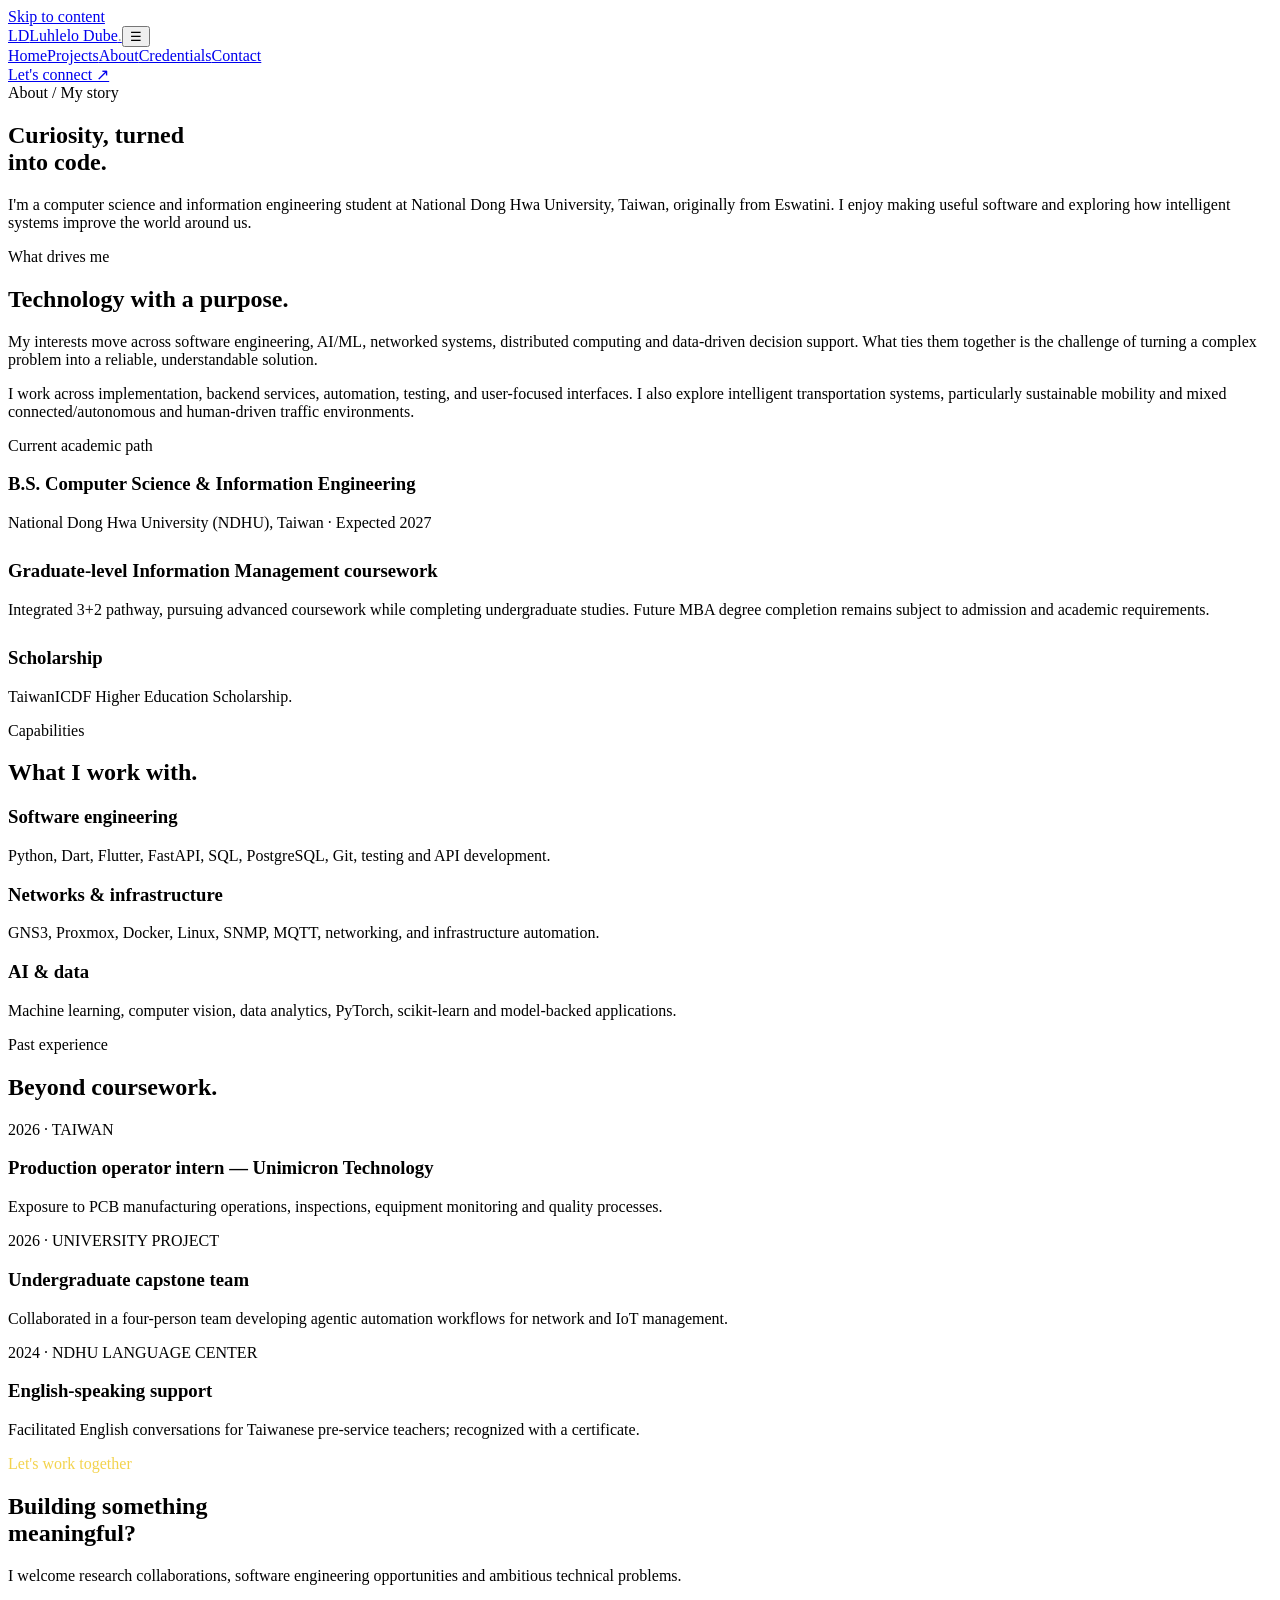
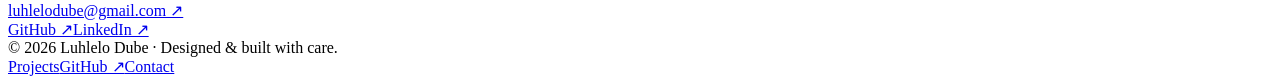
==== about.html @ ee86de82 "Add files via upload" ====
<!doctype html><html lang="en"><head><meta charset="utf-8"><meta name="viewport" content="width=device-width,initial-scale=1"><meta name="theme-color" content="#edf0eb"><meta name="description" content="About Luhlelo Dube, a CSIE student and software developer at NDHU Taiwan."><title>About | Luhlelo Dube</title><link rel="icon" href="assets/favicon.svg" type="image/svg+xml"><link rel="stylesheet" href="assets/styles.css"><script defer src="assets/app.js"></script></head><body><a class="skip" href="#main">Skip to content</a><div class="noise" aria-hidden="true"></div><header class="site-header"><div class="container nav-wrap"><a class="brand" href="index.html" aria-label="Luhlelo Dube, home"><span class="brand-mark">LD</span>Luhlelo Dube<span style="color:#9ba69d">.</span></a><button class="menu-toggle" aria-label="Toggle menu" aria-expanded="false" aria-controls="main-nav">☰</button><nav class="nav-links" id="main-nav" aria-label="Main navigation"><a href="index.html" >Home</a><a href="projects.html" >Projects</a><a href="about.html" aria-current=page>About</a><a href="credentials.html" >Credentials</a><a href="contact.html" >Contact</a></nav><a class="header-cta" href="mailto:luhlelodube@gmail.com">Let's connect ↗</a></div></header><main id="main"><section class="page-hero"><div class="container"><span class="eyebrow">About / My story</span><h1>Curiosity, turned<br>into <span class="accent-underline">code.</span></h1><p class="lead">I'm a computer science and information engineering student at National Dong Hwa University, Taiwan, originally from Eswatini. I enjoy making useful software and exploring how intelligent systems improve the world around us.</p></div></section><section class="section"><div class="container two-col"><div class="reveal"><span class="eyebrow">What drives me</span><h2>Technology with a purpose.</h2><p class="lead">My interests move across software engineering, AI/ML, networked systems, distributed computing and data-driven decision support. What ties them together is the challenge of turning a complex problem into a reliable, understandable solution.</p><p class="muted">I work across implementation, backend services, automation, testing, and user-focused interfaces. I also explore intelligent transportation systems, particularly sustainable mobility and mixed connected/autonomous and human-driven traffic environments.</p></div><div class="content-panel reveal"><span class="eyebrow">Current academic path</span><h3>B.S. Computer Science & Information Engineering</h3><p>National Dong Hwa University (NDHU), Taiwan · Expected 2027</p><h3 style="margin-top:28px">Graduate-level Information Management coursework</h3><p>Integrated 3+2 pathway, pursuing advanced coursework while completing undergraduate studies. Future MBA degree completion remains subject to admission and academic requirements.</p><h3 style="margin-top:28px">Scholarship</h3><p>TaiwanICDF Higher Education Scholarship.</p></div></div></section><section class="section-sm"><div class="container"><div class="section-head"><div><span class="eyebrow">Capabilities</span><h2>What I work with.</h2></div></div><div class="cards"><div class="content-panel reveal"><h3>Software engineering</h3><p>Python, Dart, Flutter, FastAPI, SQL, PostgreSQL, Git, testing and API development.</p></div><div class="content-panel reveal"><h3>Networks & infrastructure</h3><p>GNS3, Proxmox, Docker, Linux, SNMP, MQTT, networking, and infrastructure automation.</p></div><div class="content-panel reveal"><h3>AI & data</h3><p>Machine learning, computer vision, data analytics, PyTorch, scikit-learn and model-backed applications.</p></div></div></div></section><section class="section"><div class="container two-col"><div><span class="eyebrow">Past experience</span><h2>Beyond coursework.</h2></div><div class="timeline"><div class="timeline-item"><span class="mono muted">2026 · TAIWAN</span><h3>Production operator intern — Unimicron Technology</h3><p>Exposure to PCB manufacturing operations, inspections, equipment monitoring and quality processes.</p></div><div class="timeline-item"><span class="mono muted">2026 · UNIVERSITY PROJECT</span><h3>Undergraduate capstone team</h3><p>Collaborated in a four-person team developing agentic automation workflows for network and IoT management.</p></div><div class="timeline-item"><span class="mono muted">2024 · NDHU LANGUAGE CENTER</span><h3>English-speaking support</h3><p>Facilitated English conversations for Taiwanese pre-service teachers; recognized with a certificate.</p></div></div></div></section><section class="section"><div class="container"><div class="contact-box reveal"><div><span class="eyebrow" style="color:#f3d34d">Let's work together</span><h2>Building something<br>meaningful?</h2><p class="muted">I welcome research collaborations, software engineering opportunities and ambitious technical problems.</p></div><div><a class="email" href="mailto:luhlelodube@gmail.com">luhlelodube@gmail.com ↗</a><div class="social-row"><a href="https://github.com/luhlelodube" target="_blank" rel="noopener noreferrer">GitHub ↗</a><a href="https://www.linkedin.com/in/luhlelo-dube-61980528b" target="_blank" rel="noopener noreferrer">LinkedIn ↗</a></div></div></div></div></section></main><footer class="footer"><div class="container footer-inner"><div>© <span data-year>2026</span> Luhlelo Dube <span class="subtle-dot">·</span> Designed & built with care.</div><div class="footer-links"><a href="projects.html">Projects</a><a href="https://github.com/luhlelodube" target="_blank" rel="noopener noreferrer">GitHub ↗</a><a href="contact.html">Contact</a></div></div></footer></body></html>
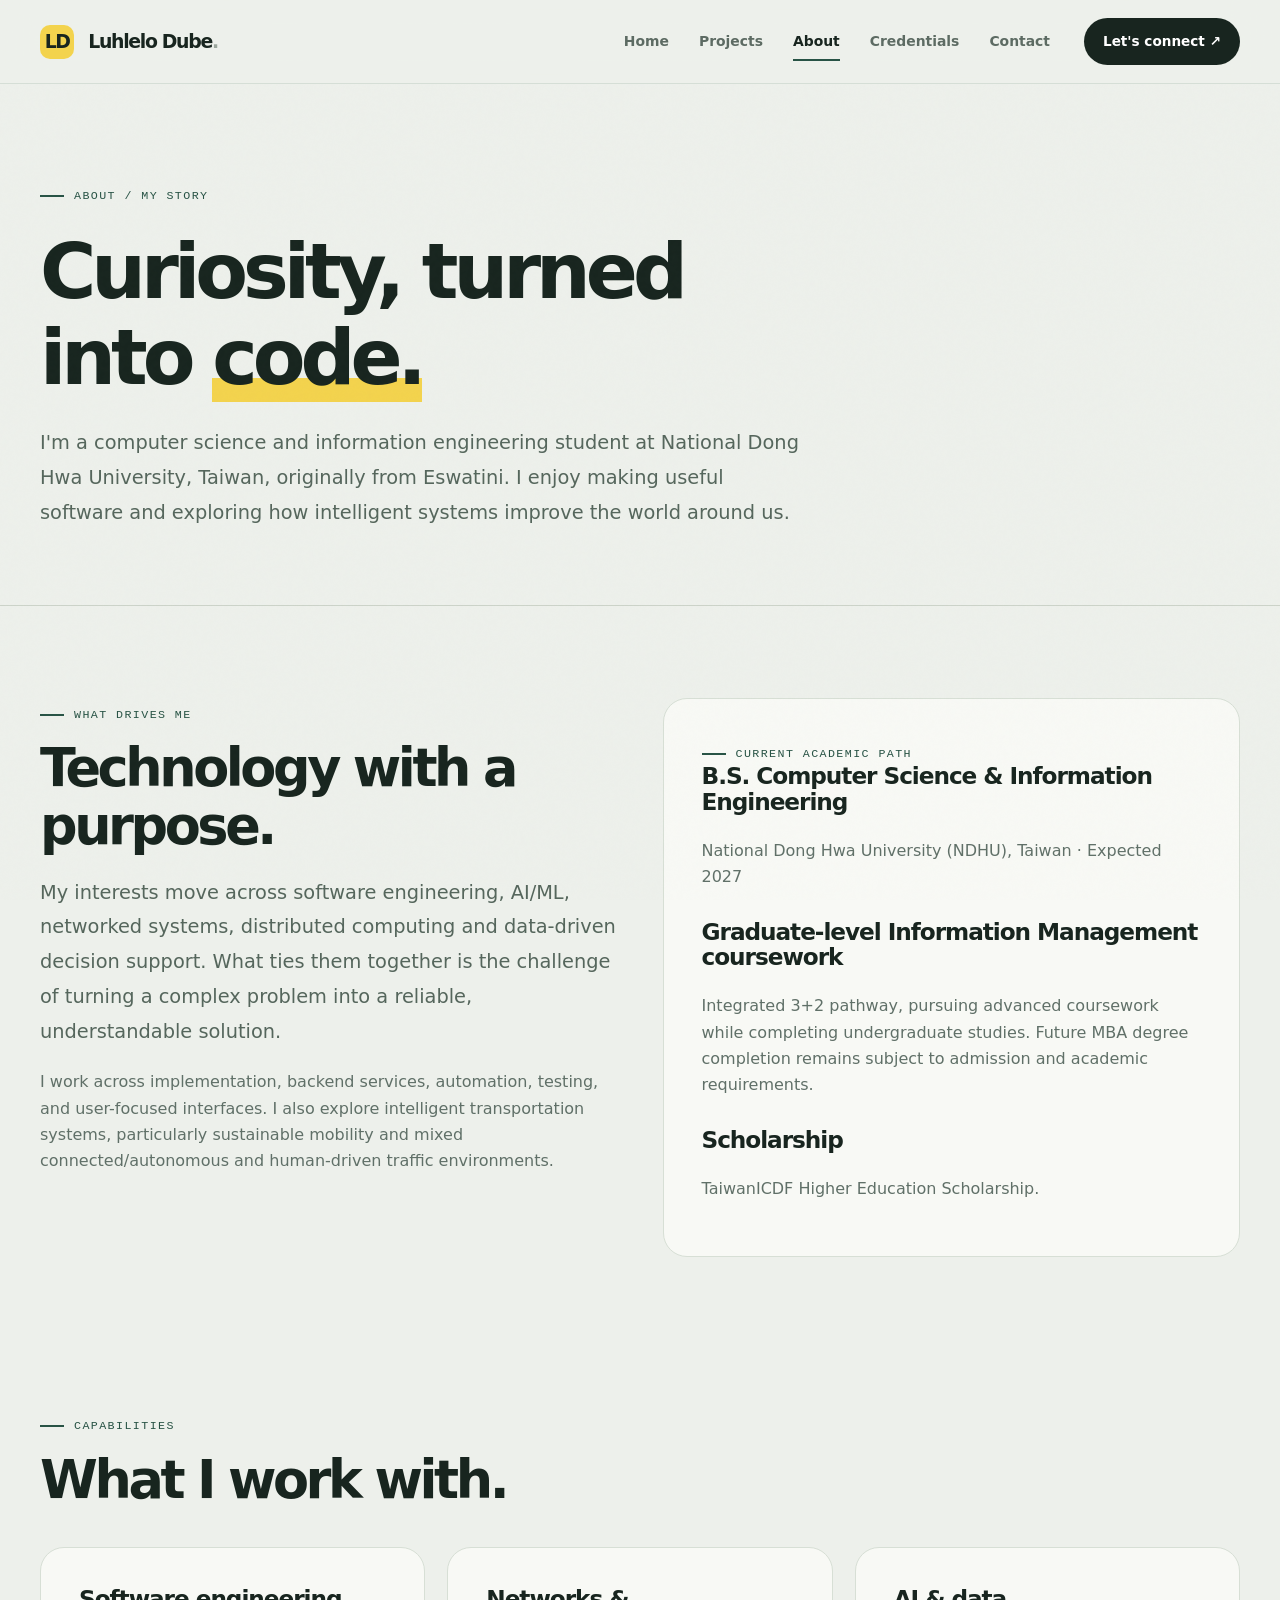
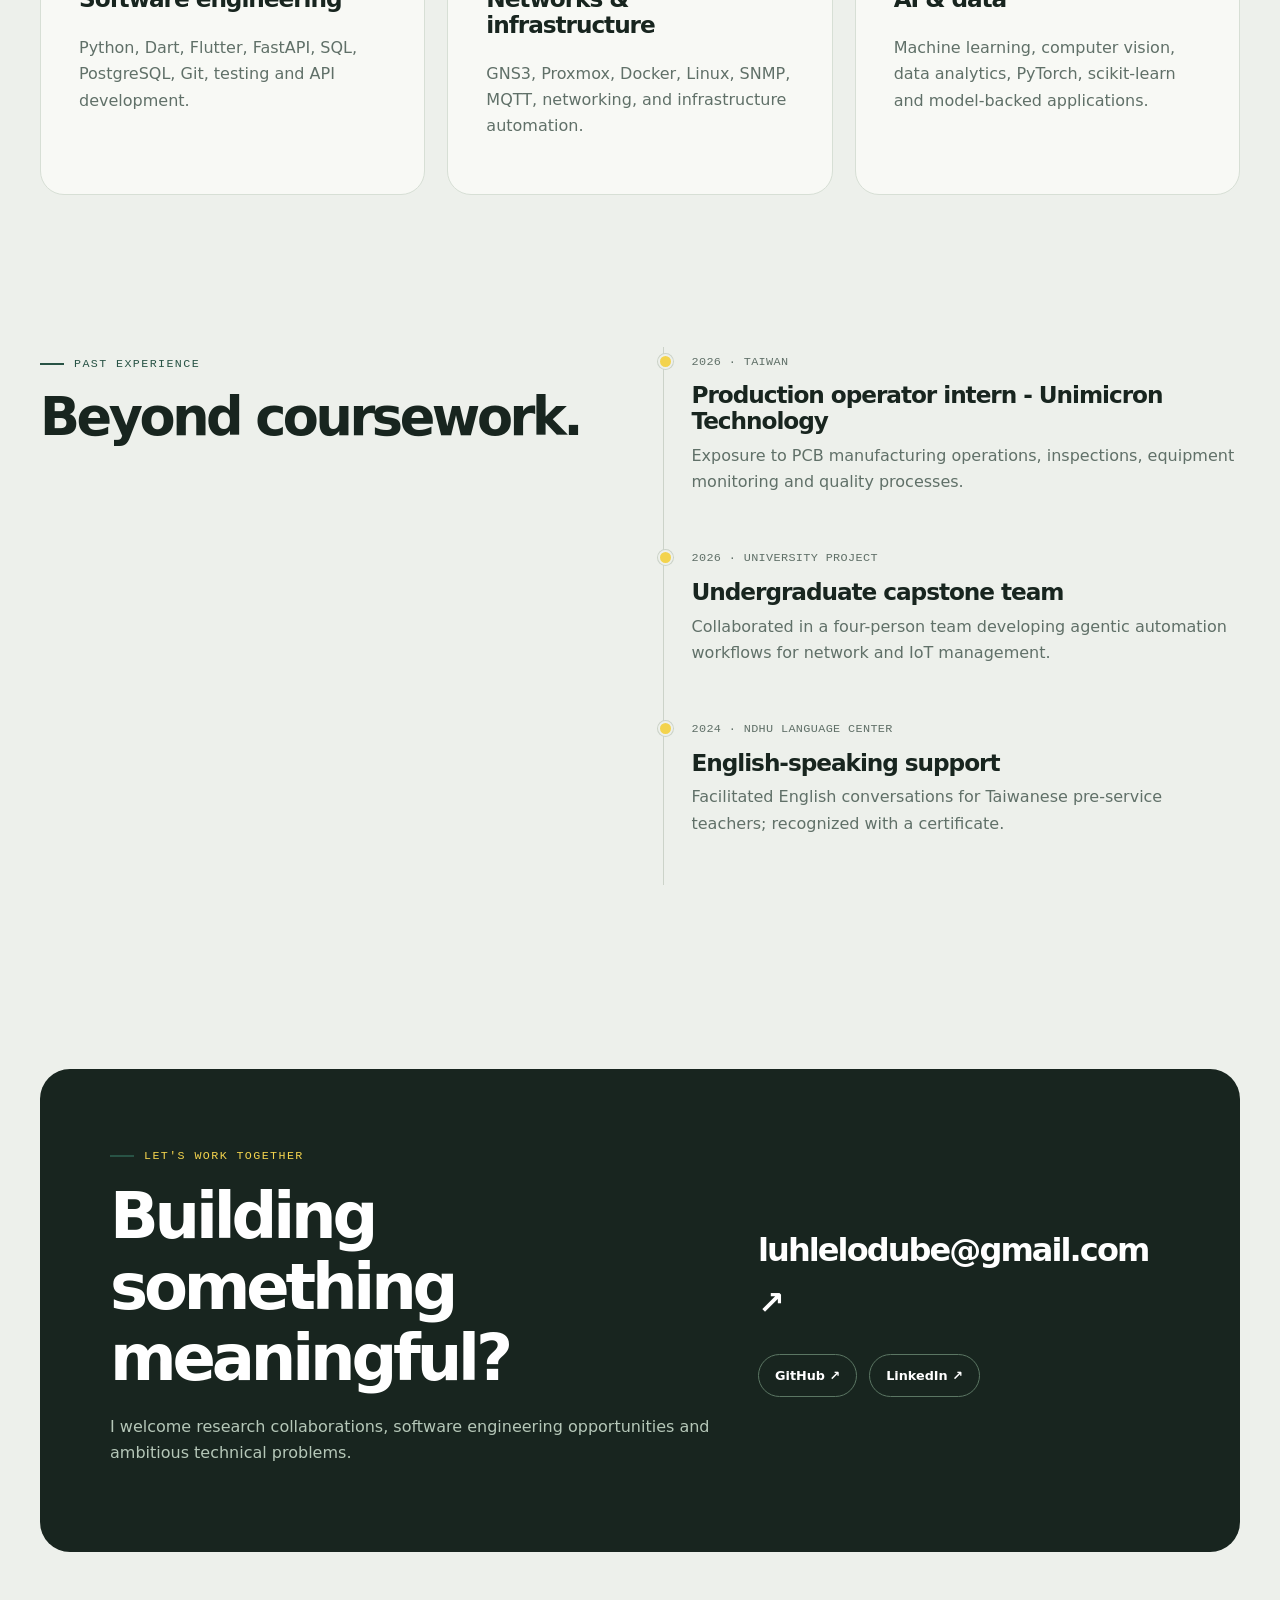
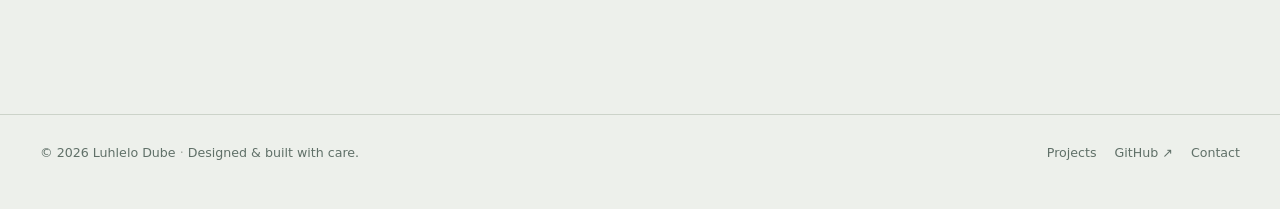
==== commit c8c10318: "Modify about.html for GitHub Pages compatibility Updated paths for GitHub Pages compatibility and im" ====
--- a/about.html
+++ b/about.html
@@ -1 +1,335 @@
-<!doctype html><html lang="en"><head><meta charset="utf-8"><meta name="viewport" content="width=device-width,initial-scale=1"><meta name="theme-color" content="#edf0eb"><meta name="description" content="About Luhlelo Dube, a CSIE student and software developer at NDHU Taiwan."><title>About | Luhlelo Dube</title><link rel="icon" href="assets/favicon.svg" type="image/svg+xml"><link rel="stylesheet" href="assets/styles.css"><script defer src="assets/app.js"></script></head><body><a class="skip" href="#main">Skip to content</a><div class="noise" aria-hidden="true"></div><header class="site-header"><div class="container nav-wrap"><a class="brand" href="index.html" aria-label="Luhlelo Dube, home"><span class="brand-mark">LD</span>Luhlelo Dube<span style="color:#9ba69d">.</span></a><button class="menu-toggle" aria-label="Toggle menu" aria-expanded="false" aria-controls="main-nav">☰</button><nav class="nav-links" id="main-nav" aria-label="Main navigation"><a href="index.html" >Home</a><a href="projects.html" >Projects</a><a href="about.html" aria-current=page>About</a><a href="credentials.html" >Credentials</a><a href="contact.html" >Contact</a></nav><a class="header-cta" href="mailto:luhlelodube@gmail.com">Let's connect ↗</a></div></header><main id="main"><section class="page-hero"><div class="container"><span class="eyebrow">About / My story</span><h1>Curiosity, turned<br>into <span class="accent-underline">code.</span></h1><p class="lead">I'm a computer science and information engineering student at National Dong Hwa University, Taiwan, originally from Eswatini. I enjoy making useful software and exploring how intelligent systems improve the world around us.</p></div></section><section class="section"><div class="container two-col"><div class="reveal"><span class="eyebrow">What drives me</span><h2>Technology with a purpose.</h2><p class="lead">My interests move across software engineering, AI/ML, networked systems, distributed computing and data-driven decision support. What ties them together is the challenge of turning a complex problem into a reliable, understandable solution.</p><p class="muted">I work across implementation, backend services, automation, testing, and user-focused interfaces. I also explore intelligent transportation systems, particularly sustainable mobility and mixed connected/autonomous and human-driven traffic environments.</p></div><div class="content-panel reveal"><span class="eyebrow">Current academic path</span><h3>B.S. Computer Science & Information Engineering</h3><p>National Dong Hwa University (NDHU), Taiwan · Expected 2027</p><h3 style="margin-top:28px">Graduate-level Information Management coursework</h3><p>Integrated 3+2 pathway, pursuing advanced coursework while completing undergraduate studies. Future MBA degree completion remains subject to admission and academic requirements.</p><h3 style="margin-top:28px">Scholarship</h3><p>TaiwanICDF Higher Education Scholarship.</p></div></div></section><section class="section-sm"><div class="container"><div class="section-head"><div><span class="eyebrow">Capabilities</span><h2>What I work with.</h2></div></div><div class="cards"><div class="content-panel reveal"><h3>Software engineering</h3><p>Python, Dart, Flutter, FastAPI, SQL, PostgreSQL, Git, testing and API development.</p></div><div class="content-panel reveal"><h3>Networks & infrastructure</h3><p>GNS3, Proxmox, Docker, Linux, SNMP, MQTT, networking, and infrastructure automation.</p></div><div class="content-panel reveal"><h3>AI & data</h3><p>Machine learning, computer vision, data analytics, PyTorch, scikit-learn and model-backed applications.</p></div></div></div></section><section class="section"><div class="container two-col"><div><span class="eyebrow">Past experience</span><h2>Beyond coursework.</h2></div><div class="timeline"><div class="timeline-item"><span class="mono muted">2026 · TAIWAN</span><h3>Production operator intern — Unimicron Technology</h3><p>Exposure to PCB manufacturing operations, inspections, equipment monitoring and quality processes.</p></div><div class="timeline-item"><span class="mono muted">2026 · UNIVERSITY PROJECT</span><h3>Undergraduate capstone team</h3><p>Collaborated in a four-person team developing agentic automation workflows for network and IoT management.</p></div><div class="timeline-item"><span class="mono muted">2024 · NDHU LANGUAGE CENTER</span><h3>English-speaking support</h3><p>Facilitated English conversations for Taiwanese pre-service teachers; recognized with a certificate.</p></div></div></div></section><section class="section"><div class="container"><div class="contact-box reveal"><div><span class="eyebrow" style="color:#f3d34d">Let's work together</span><h2>Building something<br>meaningful?</h2><p class="muted">I welcome research collaborations, software engineering opportunities and ambitious technical problems.</p></div><div><a class="email" href="mailto:luhlelodube@gmail.com">luhlelodube@gmail.com ↗</a><div class="social-row"><a href="https://github.com/luhlelodube" target="_blank" rel="noopener noreferrer">GitHub ↗</a><a href="https://www.linkedin.com/in/luhlelo-dube-61980528b" target="_blank" rel="noopener noreferrer">LinkedIn ↗</a></div></div></div></div></section></main><footer class="footer"><div class="container footer-inner"><div>© <span data-year>2026</span> Luhlelo Dube <span class="subtle-dot">·</span> Designed & built with care.</div><div class="footer-links"><a href="projects.html">Projects</a><a href="https://github.com/luhlelodube" target="_blank" rel="noopener noreferrer">GitHub ↗</a><a href="contact.html">Contact</a></div></div></footer></body></html>+
+<!doctype html>
+<html lang="en">
+
+<head>
+  <meta charset="utf-8">
+  <meta name="viewport" content="width=device-width, initial-scale=1">
+  <meta name="theme-color" content="#edf0eb">
+  <meta name="description" content="About Luhlelo Dube, a CSIE student and software developer at NDHU Taiwan.">
+
+  <title>About | Luhlelo Dube</title>
+
+  <!-- GitHub Pages compatible paths -->
+  <link rel="icon" href="./favicon.svg" type="image/svg+xml">
+  <link rel="stylesheet" href="./styles.css">
+  <script defer src="./app.js"></script>
+</head>
+
+<body>
+
+  <a class="skip" href="#main">Skip to content</a>
+  <div class="noise" aria-hidden="true"></div>
+
+  <!-- HEADER -->
+  <header class="site-header">
+    <div class="container nav-wrap">
+
+      <a class="brand" href="index.html" aria-label="Luhlelo Dube, home">
+        <span class="brand-mark">LD</span>
+        Luhlelo Dube<span style="color:#9ba69d">.</span>
+      </a>
+
+      <button
+        class="menu-toggle"
+        aria-label="Toggle menu"
+        aria-expanded="false"
+        aria-controls="main-nav">
+        ☰
+      </button>
+
+      <nav class="nav-links" id="main-nav" aria-label="Main navigation">
+        <a href="index.html">Home</a>
+        <a href="projects.html">Projects</a>
+        <a href="about.html" aria-current="page">About</a>
+        <a href="credentials.html">Credentials</a>
+        <a href="contact.html">Contact</a>
+      </nav>
+
+      <a class="header-cta" href="mailto:luhlelodube@gmail.com">
+        Let's connect ↗
+      </a>
+
+    </div>
+  </header>
+
+  <main id="main">
+
+    <!-- ABOUT HERO -->
+    <section class="page-hero">
+      <div class="container">
+
+        <span class="eyebrow">About / My story</span>
+
+        <h1>
+          Curiosity, turned<br>
+          into <span class="accent-underline">code.</span>
+        </h1>
+
+        <p class="lead">
+          I'm a computer science and information engineering student
+          at National Dong Hwa University, Taiwan, originally from
+          Eswatini. I enjoy making useful software and exploring
+          how intelligent systems improve the world around us.
+        </p>
+
+      </div>
+    </section>
+
+    <!-- WHAT DRIVES ME -->
+    <section class="section">
+      <div class="container two-col">
+
+        <div class="reveal">
+
+          <span class="eyebrow">What drives me</span>
+
+          <h2>Technology with a purpose.</h2>
+
+          <p class="lead">
+            My interests move across software engineering, AI/ML,
+            networked systems, distributed computing and data-driven
+            decision support. What ties them together is the challenge
+            of turning a complex problem into a reliable,
+            understandable solution.
+          </p>
+
+          <p class="muted">
+            I work across implementation, backend services,
+            automation, testing, and user-focused interfaces.
+            I also explore intelligent transportation systems,
+            particularly sustainable mobility and mixed
+            connected/autonomous and human-driven traffic environments.
+          </p>
+
+        </div>
+
+        <!-- ACADEMIC PROFILE -->
+        <div class="content-panel reveal">
+
+          <span class="eyebrow">Current academic path</span>
+
+          <h3>B.S. Computer Science &amp; Information Engineering</h3>
+
+          <p>
+            National Dong Hwa University (NDHU), Taiwan · Expected 2027
+          </p>
+
+          <h3 style="margin-top:28px">
+            Graduate-level Information Management coursework
+          </h3>
+
+          <p>
+            Integrated 3+2 pathway, pursuing advanced coursework
+            while completing undergraduate studies. Future MBA degree
+            completion remains subject to admission and academic
+            requirements.
+          </p>
+
+          <h3 style="margin-top:28px">Scholarship</h3>
+
+          <p>TaiwanICDF Higher Education Scholarship.</p>
+
+        </div>
+
+      </div>
+    </section>
+
+    <!-- TECHNICAL CAPABILITIES -->
+    <section class="section-sm">
+      <div class="container">
+
+        <div class="section-head">
+          <div>
+            <span class="eyebrow">Capabilities</span>
+            <h2>What I work with.</h2>
+          </div>
+        </div>
+
+        <div class="cards">
+
+          <div class="content-panel reveal">
+
+            <h3>Software engineering</h3>
+
+            <p>
+              Python, Dart, Flutter, FastAPI, SQL, PostgreSQL,
+              Git, testing and API development.
+            </p>
+
+          </div>
+
+          <div class="content-panel reveal">
+
+            <h3>Networks &amp; infrastructure</h3>
+
+            <p>
+              GNS3, Proxmox, Docker, Linux, SNMP, MQTT,
+              networking, and infrastructure automation.
+            </p>
+
+          </div>
+
+          <div class="content-panel reveal">
+
+            <h3>AI &amp; data</h3>
+
+            <p>
+              Machine learning, computer vision, data analytics,
+              PyTorch, scikit-learn and model-backed applications.
+            </p>
+
+          </div>
+
+        </div>
+      </div>
+    </section>
+
+    <!-- EXPERIENCE -->
+    <section class="section">
+      <div class="container two-col">
+
+        <div>
+          <span class="eyebrow">Past experience</span>
+          <h2>Beyond coursework.</h2>
+        </div>
+
+        <div class="timeline">
+
+          <!-- UNIMICRON -->
+          <div class="timeline-item">
+
+            <span class="mono muted">2026 · TAIWAN</span>
+
+            <h3>Production operator intern - Unimicron Technology</h3>
+
+            <p>
+              Exposure to PCB manufacturing operations,
+              inspections, equipment monitoring and
+              quality processes.
+            </p>
+
+          </div>
+
+          <!-- CAPSTONE -->
+          <div class="timeline-item">
+
+            <span class="mono muted">2026 · UNIVERSITY PROJECT</span>
+
+            <h3>Undergraduate capstone team</h3>
+
+            <p>
+              Collaborated in a four-person team developing
+              agentic automation workflows for network and
+              IoT management.
+            </p>
+
+          </div>
+
+          <!-- LANGUAGE CENTER -->
+          <div class="timeline-item">
+
+            <span class="mono muted">2024 · NDHU LANGUAGE CENTER</span>
+
+            <h3>English-speaking support</h3>
+
+            <p>
+              Facilitated English conversations for Taiwanese
+              pre-service teachers; recognized with a certificate.
+            </p>
+
+          </div>
+
+        </div>
+      </div>
+    </section>
+
+    <!-- CONTACT -->
+    <section class="section">
+      <div class="container">
+
+        <div class="contact-box reveal">
+
+          <div>
+
+            <span class="eyebrow" style="color:#f3d34d">
+              Let's work together
+            </span>
+
+            <h2>
+              Building something<br>
+              meaningful?
+            </h2>
+
+            <p class="muted">
+              I welcome research collaborations,
+              software engineering opportunities
+              and ambitious technical problems.
+            </p>
+
+          </div>
+
+          <div>
+
+            <a
+              class="email"
+              href="mailto:luhlelodube@gmail.com">
+              luhlelodube@gmail.com ↗
+            </a>
+
+            <div class="social-row">
+
+              <a
+                href="https://github.com/luhlelodube"
+                target="_blank"
+                rel="noopener noreferrer">
+                GitHub ↗
+              </a>
+
+              <a
+                href="https://www.linkedin.com/in/luhlelo-dube-61980528b"
+                target="_blank"
+                rel="noopener noreferrer">
+                LinkedIn ↗
+              </a>
+
+            </div>
+
+          </div>
+
+        </div>
+      </div>
+    </section>
+
+  </main>
+
+  <!-- FOOTER -->
+  <footer class="footer">
+    <div class="container footer-inner">
+
+      <div>
+        © <span data-year>2026</span> Luhlelo Dube
+        <span class="subtle-dot">·</span>
+        Designed &amp; built with care.
+      </div>
+
+      <div class="footer-links">
+
+        <a href="projects.html">Projects</a>
+
+        <a
+          href="https://github.com/luhlelodube"
+          target="_blank"
+          rel="noopener noreferrer">
+          GitHub ↗
+        </a>
+
+        <a href="contact.html">Contact</a>
+
+      </div>
+
+    </div>
+  </footer>
+
+</body>
+</html>
--- a/styles.css
+++ b/styles.css
@@ -0,0 +1,13 @@
+@import url('https://fonts.googleapis.com/css2?family=DM+Mono:wght@400;500&family=Manrope:wght@400;500;600;700;800&display=swap');
+:root{--bg:#edf0eb;--paper:#f8f9f5;--ink:#18251f;--muted:#607068;--line:#ccd3c9;--gold:#f3d34d;--gold2:#ffe997;--forest:#285345;--shadow:0 22px 75px rgba(30,54,40,.1)}
+*{box-sizing:border-box}html{scroll-behavior:smooth}body{margin:0;background:var(--bg);color:var(--ink);font-family:Manrope,system-ui,sans-serif;line-height:1.65;-webkit-font-smoothing:antialiased}a{color:inherit;text-decoration:none}button,input,textarea{font:inherit}button{cursor:pointer}::selection{background:var(--gold)}:focus-visible{outline:3px solid var(--forest);outline-offset:4px}.container{width:min(1200px,calc(100% - 64px));margin:auto}.skip{position:absolute;left:-9999px}.skip:focus{left:20px;top:20px;z-index:300;background:white;padding:12px}.noise{pointer-events:none;position:fixed;inset:0;z-index:50;opacity:.1;background-image:url("data:image/svg+xml,%3Csvg viewBox='0 0 180 180' xmlns='http://www.w3.org/2000/svg'%3E%3Cfilter id='n'%3E%3CfeTurbulence type='fractalNoise' baseFrequency='.95' numOctaves='3' stitchTiles='stitch'/%3E%3C/filter%3E%3Crect width='100%25' height='100%25' filter='url(%23n)' opacity='.16'/%3E%3C/svg%3E")}
+.site-header{position:sticky;top:0;z-index:100;background:rgba(237,240,235,.87);backdrop-filter:blur(20px);border-bottom:1px solid rgba(40,83,69,.12)}.nav-wrap{min-height:83px;display:flex;align-items:center;gap:34px}.brand{font-weight:800;font-size:1.18rem;letter-spacing:-.07em;white-space:nowrap}.brand-mark{width:34px;height:34px;display:inline-flex;align-items:center;justify-content:center;background:var(--gold);border-radius:10px;margin-right:9px;letter-spacing:-.08em}.nav-links{display:flex;align-items:center;gap:30px;margin-left:auto}.nav-links a{font-size:.87rem;font-weight:700;color:#5d6b63;position:relative}.nav-links a:after{content:'';position:absolute;bottom:-8px;left:0;width:100%;height:2px;background:var(--forest);transform:scaleX(0);transform-origin:left;transition:transform .2s}.nav-links a:hover:after,.nav-links a[aria-current=page]:after{transform:scaleX(1)}.nav-links a[aria-current=page]{color:var(--ink)}.header-cta{background:var(--ink);color:white;padding:12px 19px;border-radius:999px;font-size:.85rem;font-weight:800;transition:transform .2s,background .2s}.header-cta:hover{background:var(--forest);transform:translateY(-2px)}.menu-toggle{display:none;background:none;border:0;font-size:1.6rem;margin-left:auto}
+.eyebrow{display:inline-flex;align-items:center;gap:10px;font:500 .73rem DM Mono,monospace;letter-spacing:.12em;text-transform:uppercase;color:var(--forest)}.eyebrow:before{content:'';display:inline-block;width:24px;height:2px;background:var(--forest)}h1,h2,h3,p{margin-top:0}h1,h2,h3{letter-spacing:-.065em;line-height:1.11}h1{font-size:clamp(3.6rem,7vw,7.9rem);font-weight:800;margin:24px 0 26px}h2{font-size:clamp(2.4rem,4.1vw,4.6rem);font-weight:800;margin:15px 0 20px}h3{font-size:1.45rem;font-weight:800;letter-spacing:-.045em}.muted{color:var(--muted)}.lead{font-size:clamp(1rem,1.6vw,1.21rem);max-width:660px;color:#55665c;line-height:1.8}.accent-underline{background:linear-gradient(transparent 73%,var(--gold) 73%)}.text-gold{color:#958000}.mono{font-family:DM Mono,monospace;font-size:.74rem;letter-spacing:.03em}.pill{display:inline-flex;gap:8px;align-items:center;padding:8px 13px;border:1px solid var(--line);border-radius:99px;font-size:.73rem;font-weight:700;background:rgba(255,255,255,.55)}.pulse{display:inline-block;width:8px;height:8px;border-radius:50%;background:#5e9c6f;box-shadow:0 0 0 5px rgba(94,156,111,.13)}.btn{display:inline-flex;gap:14px;align-items:center;justify-content:center;min-height:52px;padding:12px 22px;background:var(--ink);border:1px solid var(--ink);border-radius:12px;color:#fff;font-weight:800;font-size:.87rem;transition:transform .25s,box-shadow .25s,background .25s}.btn:hover{transform:translateY(-3px);box-shadow:0 12px 23px rgba(30,50,35,.16);background:var(--forest)}.btn-light{background:transparent;color:var(--ink);border-color:var(--line)}.btn-light:hover{background:var(--paper);color:var(--ink)}.btn-gold{background:var(--gold);border-color:var(--gold);color:var(--ink)}.btn-gold:hover{background:var(--gold2);color:var(--ink)}.actions{display:flex;gap:12px;flex-wrap:wrap;margin-top:30px}.section{padding:92px 0}.section-sm{padding:60px 0}.section-head{display:flex;justify-content:space-between;gap:30px;align-items:end;margin-bottom:38px}.section-head h2{margin-bottom:0}.plain-link{font-size:.9rem;font-weight:800;border-bottom:1px solid var(--ink);padding-bottom:5px;white-space:nowrap}.plain-link:hover{color:var(--forest)}
+.hero{min-height:720px;display:grid;grid-template-columns:1.05fr .95fr;align-items:center;gap:40px;padding:70px 0 93px}.hero h1{font-size:clamp(3.5rem,6.6vw,7.1rem)}.hero h1 span{display:block}.hero .lead{max-width:620px}.hero-art{position:relative;min-height:520px;display:flex;align-items:center;justify-content:center}.orbit{position:absolute;width:min(100%,520px);aspect-ratio:1;border:1px dashed rgba(40,83,69,.24);border-radius:50%;animation:spin 55s linear infinite}.orbit:before{content:'';position:absolute;inset:50px;border:1px solid rgba(40,83,69,.15);border-radius:50%}.orbit:after{content:'';position:absolute;left:8%;top:8%;width:17px;height:17px;border-radius:50%;background:var(--gold);box-shadow:0 0 0 9px rgba(243,211,77,.18)}.art-core{position:absolute;z-index:2;width:190px;height:190px;border-radius:44px;background:var(--ink);color:var(--gold);display:flex;align-items:center;justify-content:center;font-size:5.5rem;font-weight:800;letter-spacing:-.14em;box-shadow:0 30px 60px rgba(23,45,32,.2);transform:rotate(-7deg);animation:float 7s ease-in-out infinite}.art-card{position:absolute;z-index:3;background:rgba(250,252,246,.95);border:1px solid #d7dfd4;border-radius:14px;padding:15px 17px;box-shadow:var(--shadow);animation:float 6s ease-in-out infinite}.art-card small{display:block;font:500 .65rem DM Mono,monospace;color:var(--muted);margin-bottom:3px}.art-card strong{font-size:.9rem}.art-card.a{top:17%;left:-1%;transform:rotate(-8deg)}.art-card.b{top:12%;right:0;animation-delay:-2s}.art-card.c{bottom:12%;left:3%;animation-delay:-3s}.art-card.d{bottom:15%;right:0;animation-delay:-4s}.art-line{height:10px;width:100%;border-radius:10px;background:linear-gradient(90deg,var(--gold) 67%,#e8ece4 67%);margin-top:10px}
+.strip{background:var(--ink);color:#e8f2e5;overflow:hidden}.marquee{display:flex;width:max-content;gap:32px;white-space:nowrap;padding:21px 0;animation:marquee 30s linear infinite}.marquee span{font:500 .8rem DM Mono,monospace;letter-spacing:.1em;text-transform:uppercase}.marquee b{color:var(--gold)}
+.cards{display:grid;grid-template-columns:repeat(3,1fr);gap:22px}.project-card{background:var(--paper);border:1px solid #d8dfd5;border-radius:22px;overflow:hidden;transition:transform .3s,box-shadow .3s}.project-card:hover{transform:translateY(-7px);box-shadow:var(--shadow)}.project-visual{position:relative;min-height:230px;background:#dce8d7;padding:24px;overflow:hidden}.project-visual.trade{background:#e5e3cf}.project-visual.network{background:#dfe9e2}.project-visual.forensics{background:#e6e3d9}.project-visual.fraud{background:#e6e8dc}.project-visual.traffic{background:#e9e7d9}.card-body{padding:26px}.card-body h3{margin:12px 0}.card-body p{color:var(--muted);font-size:.88rem;min-height:66px}.tagset{display:flex;flex-wrap:wrap;gap:7px;margin-top:20px}.tag{font:500 .67rem DM Mono,monospace;color:#486153;padding:6px 9px;background:#e9eee6;border-radius:6px}.card-foot{display:flex;align-items:center;justify-content:space-between;border-top:1px solid var(--line);margin-top:20px;padding-top:16px;font-weight:800;font-size:.83rem}.arrow{width:32px;height:32px;border:1px solid var(--line);border-radius:50%;display:grid;place-items:center;transition:transform .2s}.project-card:hover .arrow{transform:rotate(-45deg);background:var(--gold)}
+.mock-window{width:92%;margin:auto;background:white;border-radius:12px;box-shadow:0 12px 30px rgba(30,50,35,.12);border:1px solid #d6ded6;overflow:hidden;transform:rotate(-5deg) translateY(10px)}.mock-top{display:flex;gap:5px;align-items:center;padding:11px;background:#f3f5f1;border-bottom:1px solid #e7ebe5}.dot{height:7px;width:7px;border-radius:50%;background:#c7d1c5}.mock-grid{display:grid;grid-template-columns:1fr 1fr 1fr;gap:7px;padding:16px}.mock-stat{height:47px;border-radius:7px;background:#e8eee8;padding:8px}.mock-stat i{display:block;background:#a9bcb0;width:44%;height:5px;border-radius:4px;margin-bottom:8px}.mock-stat b{display:block;width:69%;height:10px;background:#345746;border-radius:4px}.mock-chart{height:70px;margin:0 16px 16px;border-radius:7px;background:repeating-linear-gradient(to top,transparent 0,transparent 20px,#e3e8e1 21px);display:flex;align-items:end;gap:7px;padding:8px 16px}.mock-chart span{flex:1;background:#5d987a;border-radius:3px 3px 0 0}.mock-phone{position:absolute;left:50%;top:14px;width:133px;height:250px;transform:translateX(-50%) rotate(9deg);border:7px solid #24392f;border-radius:26px;background:#fafaf8;box-shadow:18px 20px 40px #5c655b35;overflow:hidden}.phone-notch{height:15px;width:60px;background:#24392f;border-radius:0 0 12px 12px;margin:auto}.phone-bar{height:48px;background:#f0d752;padding:14px 10px;font-size:11px;font-weight:800}.phone-row{height:32px;margin:8px 9px;border-radius:6px;background:#e3ebdf}.phone-row:nth-child(odd){width:72%}.network-diagram{position:absolute;inset:28px;display:grid;place-items:center}.network-diagram svg{width:100%;height:100%}.forensic-symbol{position:absolute;inset:0;display:grid;place-items:center;font-size:7rem;color:#4f705a;font-weight:800}.forensic-symbol:after{content:'SCAN / VERIFY';position:absolute;bottom:22px;right:24px;font:500 .65rem DM Mono,monospace;letter-spacing:.18em}.mini-label{position:absolute;left:22px;bottom:19px;font:500 .7rem DM Mono,monospace;color:#486153}
+.feature-band{border-radius:28px;background:var(--gold);padding:55px;display:grid;grid-template-columns:1fr auto;gap:30px;align-items:center}.feature-band h2{max-width:700px;margin:0 0 14px}.feature-band p{max-width:610px;margin:0;color:#5f5422}.stats{display:grid;grid-template-columns:repeat(3,1fr);gap:12px;margin-top:40px}.stat{padding:22px 0;border-top:1px solid var(--line)}.stat strong{font-size:1.4rem;font-weight:800;letter-spacing:-.04em}.stat p{font-size:.84rem;color:var(--muted);margin:5px 0}.page-hero{padding:95px 0 55px;border-bottom:1px solid var(--line)}.page-hero h1{max-width:990px;font-size:clamp(3.4rem,6vw,6.8rem)}.page-hero .lead{max-width:760px}.filter-row{display:flex;gap:8px;flex-wrap:wrap;margin-bottom:30px}.filter{border:1px solid var(--line);border-radius:100px;background:transparent;padding:9px 17px;font-weight:800;font-size:.8rem}.filter[aria-pressed=true],.filter:hover{background:var(--ink);border-color:var(--ink);color:white}.project-card[hidden]{display:none}.two-col{display:grid;grid-template-columns:1fr 1fr;gap:45px}.content-panel{background:var(--paper);border:1px solid #d7dfd5;border-radius:24px;padding:38px}.content-panel p{color:var(--muted)}.timeline{border-left:1px solid var(--line);padding-left:28px}.timeline-item{position:relative;padding:0 0 32px}.timeline-item:before{content:'';position:absolute;left:-34px;top:7px;background:var(--gold);border:2px solid var(--bg);box-shadow:0 0 0 1px var(--line);width:11px;height:11px;border-radius:50%}.timeline-item p{color:var(--muted)}.timeline-item h3{margin:9px 0}.detail-hero{display:grid;grid-template-columns:1fr 1fr;align-items:center;gap:50px;padding:75px 0}.detail-hero h1{font-size:clamp(3.2rem,5.5vw,6.2rem)}.detail-visual{height:480px;border-radius:28px;background:#e3e8dd;position:relative;overflow:hidden}.detail-visual .mock-phone{transform:translateX(-65%) translateY(80px) rotate(-12deg);width:175px;height:370px}.detail-visual .mock-window{position:absolute;top:115px;left:30%;width:84%;transform:rotate(8deg)}.detail-section{padding:55px 0;border-top:1px solid var(--line)}.detail-section h2{font-size:2.4rem}.detail-list{padding-left:20px;color:var(--muted)}.detail-list li{padding:7px 0}.testimonial{padding:45px;background:var(--paper);border-radius:24px;border-left:5px solid var(--gold)}.cert-grid{display:grid;grid-template-columns:repeat(2,1fr);gap:16px}.cert{padding:27px;background:var(--paper);border:1px solid var(--line);border-radius:18px}.cert strong{display:block;font-size:1.05rem;margin:10px 0}.cert p{font-size:.86rem;color:var(--muted);margin-bottom:0}.contact-box{background:var(--ink);color:white;border-radius:30px;padding:70px;display:grid;grid-template-columns:1.2fr .8fr;gap:30px;align-items:center}.contact-box .muted{color:#b5c7b8}.contact-box h2{font-size:clamp(2.8rem,5vw,5.3rem)}.contact-box a.email{display:block;font-size:clamp(1.15rem,2.5vw,2rem);font-weight:800;letter-spacing:-.06em;overflow-wrap:anywhere}.social-row{display:flex;gap:12px;flex-wrap:wrap;margin-top:24px}.social-row a{border:1px solid #5b7663;border-radius:99px;padding:10px 16px;font-size:.8rem;font-weight:800}.social-row a:hover{background:var(--gold);color:var(--ink)}.footer{margin-top:70px;border-top:1px solid var(--line);padding:28px 0 45px}.footer-inner{display:flex;justify-content:space-between;gap:20px;flex-wrap:wrap;align-items:center;font-size:.79rem;color:var(--muted)}.footer-links{display:flex;gap:18px}.subtle-dot{color:#a1a99f}.reveal{opacity:1;transform:none}.js .reveal{opacity:0;transform:translateY(24px);transition:opacity .7s ease,transform .7s cubic-bezier(.2,.7,.25,1)}.js .reveal.visible{opacity:1;transform:translateY(0)}@keyframes float{0%,100%{translate:0 0}50%{translate:0 -14px}}@keyframes spin{to{transform:rotate(360deg)}}@keyframes marquee{to{transform:translateX(-50%)}}
+@media(max-width:1020px){.hero{grid-template-columns:1fr;min-height:0;padding:70px 0}.hero-art{min-height:440px;max-width:560px;width:100%;margin:auto}.cards{grid-template-columns:repeat(2,1fr)}.detail-hero{grid-template-columns:1fr}.detail-visual{max-width:720px}.art-card.a{left:3%}.art-card.b{right:4%}}
+@media(max-width:740px){.container{width:min(100% - 36px,1200px)}.nav-wrap{min-height:72px}.menu-toggle{display:block}.nav-links{display:none;position:absolute;top:72px;left:0;right:0;padding:22px 20px;background:var(--paper);border-bottom:1px solid var(--line);flex-direction:column;align-items:flex-start;gap:20px}.nav-links.open{display:flex}.header-cta{display:none}.hero{padding:56px 0}.hero h1{font-size:clamp(3.1rem,12vw,5rem)}.hero-art{min-height:340px}.orbit{width:320px}.art-core{width:125px;height:125px;border-radius:28px;font-size:3.6rem}.art-card{padding:9px 11px}.art-card strong{font-size:.7rem}.art-card small{font-size:.5rem}.art-card.a{top:7%}.art-card.b{top:15%}.art-card.c{bottom:9%}.art-card.d{bottom:14%}.section{padding:64px 0}.section-head{display:block}.section-head .plain-link{display:inline-block;margin-top:18px}.cards,.two-col,.cert-grid,.stats,.feature-band,.contact-box{grid-template-columns:1fr}.feature-band{padding:32px}.content-panel{padding:25px}.contact-box{padding:33px}.page-hero{padding:65px 0 43px}.detail-visual{height:370px}.detail-visual .mock-window{top:95px}.detail-visual .mock-phone{top:-10px}.footer{margin-top:55px}}
+@media(prefers-reduced-motion:reduce){*,*:before,*:after{animation:none!important;scroll-behavior:auto!important;transition:none!important}.js .reveal{opacity:1;transform:none}}
